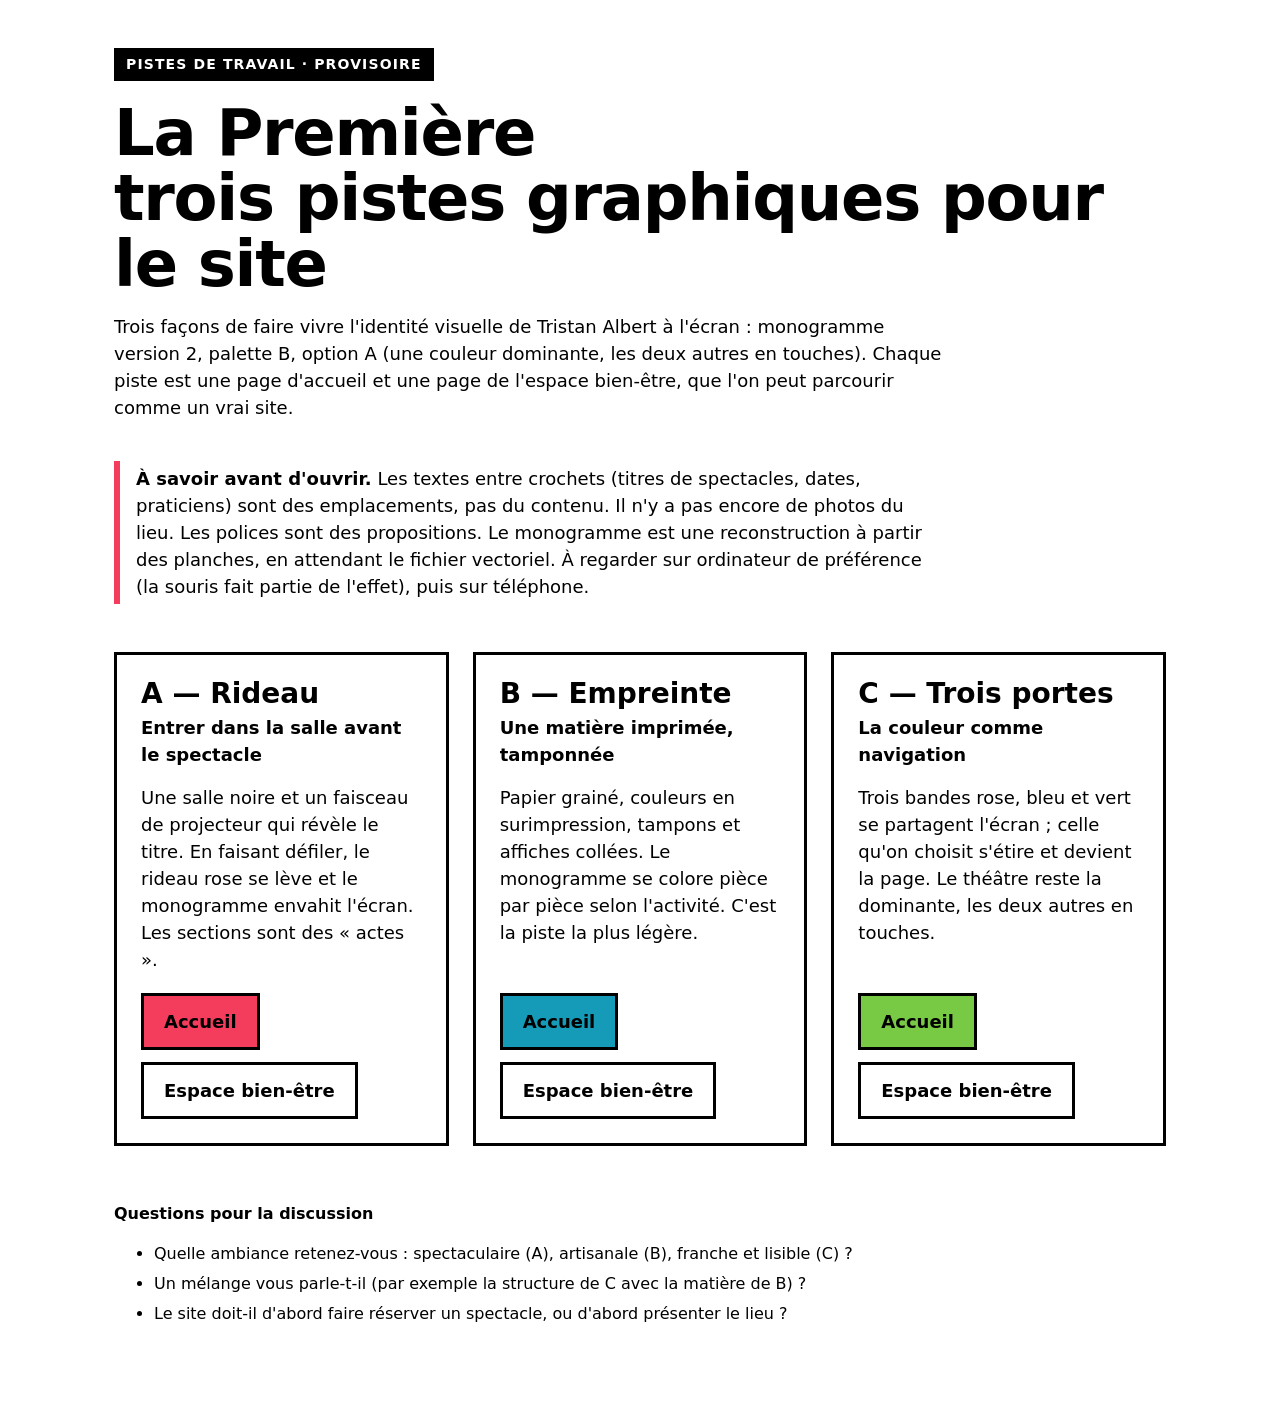
==== index.html @ 42d5b2d6 "Pistes graphiques La Première : page de présentation et 3 pistes" ====
<!doctype html>
<html lang="fr">
<head>
<meta charset="utf-8">
<meta name="viewport" content="width=device-width, initial-scale=1">
<meta name="robots" content="noindex, nofollow">
<link rel="icon" href="data:,">
<title>La Première — pistes graphiques pour le site</title>
<style>
  :root{--rose:#F43D5C;--bleu:#159BB8;--vert:#78C943;--noir:#000;--blanc:#fff}
  *{box-sizing:border-box}
  body{margin:0;background:#fff;color:#000;font:18px/1.5 system-ui,-apple-system,"Segoe UI",Roboto,sans-serif}
  main{max-width:1100px;margin:0 auto;padding:48px 24px 72px}
  .tag{display:inline-block;background:#000;color:#fff;font-weight:700;font-size:14px;letter-spacing:.08em;text-transform:uppercase;padding:6px 12px}
  h1{font-size:clamp(34px,6vw,64px);line-height:1.02;margin:20px 0 16px;letter-spacing:-.02em}
  .intro{max-width:46em;margin:0 0 40px}
  .note{border-left:6px solid var(--rose);padding:4px 0 4px 16px;margin:0 0 48px;max-width:46em}
  .grid{display:grid;gap:24px;grid-template-columns:repeat(auto-fit,minmax(290px,1fr))}
  .card{display:flex;flex-direction:column;border:3px solid #000;padding:24px;min-height:340px}
  .card h2{font-size:28px;line-height:1.1;margin:0 0 4px}
  .card .sub{font-weight:700;margin:0 0 16px}
  .card p{margin:0 0 20px}
  .card .go{margin-top:auto;display:flex;flex-wrap:wrap;gap:12px}
  .btn{display:inline-block;min-height:48px;padding:12px 20px;font-weight:700;text-decoration:none;color:#000;border:3px solid #000}
  .btn:focus-visible{outline:4px solid #000;outline-offset:3px}
  .a{background:var(--rose)} .b{background:var(--bleu)} .c{background:var(--vert)}
  .btn.alt{background:#fff}
  .btn:hover{background:#000;color:#fff}
  footer{margin-top:56px;font-size:16px}
  footer li{margin:6px 0}
</style>
</head>
<body>
<main>
  <span class="tag">Pistes de travail · provisoire</span>
  <h1>La Première<br>trois pistes graphiques pour le site</h1>
  <p class="intro">Trois façons de faire vivre l'identité visuelle de Tristan Albert à l'écran : monogramme version 2, palette B, option A (une couleur dominante, les deux autres en touches). Chaque piste est une page d'accueil et une page de l'espace bien-être, que l'on peut parcourir comme un vrai site.</p>
  <p class="note"><strong>À savoir avant d'ouvrir.</strong> Les textes entre crochets (titres de spectacles, dates, praticiens) sont des emplacements, pas du contenu. Il n'y a pas encore de photos du lieu. Les polices sont des propositions. Le monogramme est une reconstruction à partir des planches, en attendant le fichier vectoriel. À regarder sur ordinateur de préférence (la souris fait partie de l'effet), puis sur téléphone.</p>

  <div class="grid">
    <section class="card">
      <h2>A — Rideau</h2>
      <p class="sub">Entrer dans la salle avant le spectacle</p>
      <p>Une salle noire et un faisceau de projecteur qui révèle le titre. En faisant défiler, le rideau rose se lève et le monogramme envahit l'écran. Les sections sont des « actes ».</p>
      <div class="go"><a class="btn a" href="a/index.html">Accueil</a><a class="btn alt" href="a/bien-etre.html">Espace bien-être</a></div>
    </section>
    <section class="card">
      <h2>B — Empreinte</h2>
      <p class="sub">Une matière imprimée, tamponnée</p>
      <p>Papier grainé, couleurs en surimpression, tampons et affiches collées. Le monogramme se colore pièce par pièce selon l'activité. C'est la piste la plus légère.</p>
      <div class="go"><a class="btn b" href="b/index.html">Accueil</a><a class="btn alt" href="b/bien-etre.html">Espace bien-être</a></div>
    </section>
    <section class="card">
      <h2>C — Trois portes</h2>
      <p class="sub">La couleur comme navigation</p>
      <p>Trois bandes rose, bleu et vert se partagent l'écran ; celle qu'on choisit s'étire et devient la page. Le théâtre reste la dominante, les deux autres en touches.</p>
      <div class="go"><a class="btn c" href="c/index.html">Accueil</a><a class="btn alt" href="c/bien-etre.html">Espace bien-être</a></div>
    </section>
  </div>

  <footer>
    <p><strong>Questions pour la discussion</strong></p>
    <ul>
      <li>Quelle ambiance retenez-vous : spectaculaire (A), artisanale (B), franche et lisible (C) ?</li>
      <li>Un mélange vous parle-t-il (par exemple la structure de C avec la matière de B) ?</li>
      <li>Le site doit-il d'abord faire réserver un spectacle, ou d'abord présenter le lieu ?</li>
    </ul>
  </footer>
</main>
</body>
</html>
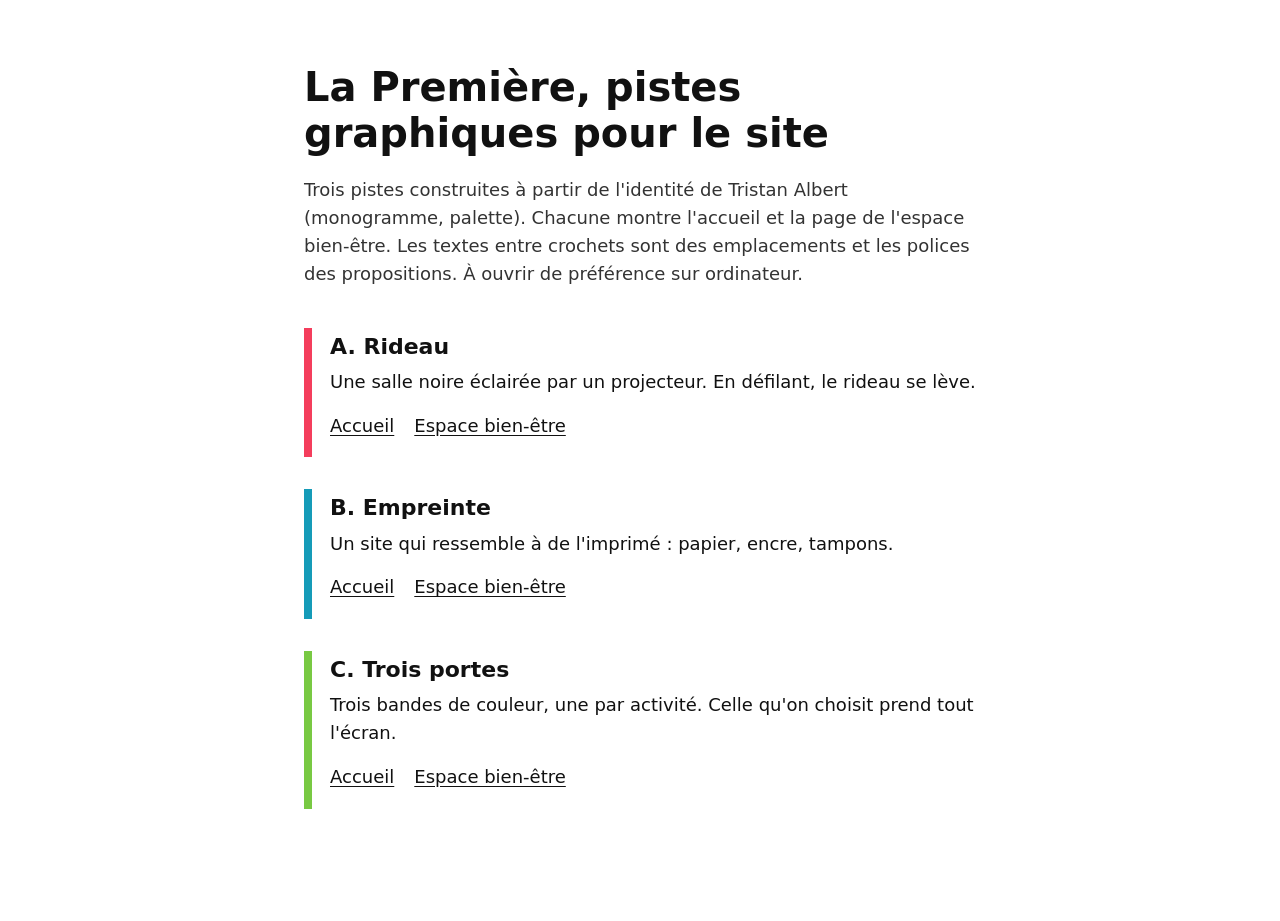
==== commit 3b44019c: "Page de présentation simplifiée" ====
--- a/index.html
+++ b/index.html
@@ -5,67 +5,47 @@
 <meta name="viewport" content="width=device-width, initial-scale=1">
 <meta name="robots" content="noindex, nofollow">
 <link rel="icon" href="data:,">
-<title>La Première — pistes graphiques pour le site</title>
+<title>La Première, pistes graphiques pour le site</title>
 <style>
-  :root{--rose:#F43D5C;--bleu:#159BB8;--vert:#78C943;--noir:#000;--blanc:#fff}
+  :root{--rose:#F43D5C;--bleu:#159BB8;--vert:#78C943}
   *{box-sizing:border-box}
-  body{margin:0;background:#fff;color:#000;font:18px/1.5 system-ui,-apple-system,"Segoe UI",Roboto,sans-serif}
-  main{max-width:1100px;margin:0 auto;padding:48px 24px 72px}
-  .tag{display:inline-block;background:#000;color:#fff;font-weight:700;font-size:14px;letter-spacing:.08em;text-transform:uppercase;padding:6px 12px}
-  h1{font-size:clamp(34px,6vw,64px);line-height:1.02;margin:20px 0 16px;letter-spacing:-.02em}
-  .intro{max-width:46em;margin:0 0 40px}
-  .note{border-left:6px solid var(--rose);padding:4px 0 4px 16px;margin:0 0 48px;max-width:46em}
-  .grid{display:grid;gap:24px;grid-template-columns:repeat(auto-fit,minmax(290px,1fr))}
-  .card{display:flex;flex-direction:column;border:3px solid #000;padding:24px;min-height:340px}
-  .card h2{font-size:28px;line-height:1.1;margin:0 0 4px}
-  .card .sub{font-weight:700;margin:0 0 16px}
-  .card p{margin:0 0 20px}
-  .card .go{margin-top:auto;display:flex;flex-wrap:wrap;gap:12px}
-  .btn{display:inline-block;min-height:48px;padding:12px 20px;font-weight:700;text-decoration:none;color:#000;border:3px solid #000}
-  .btn:focus-visible{outline:4px solid #000;outline-offset:3px}
-  .a{background:var(--rose)} .b{background:var(--bleu)} .c{background:var(--vert)}
-  .btn.alt{background:#fff}
-  .btn:hover{background:#000;color:#fff}
-  footer{margin-top:56px;font-size:16px}
-  footer li{margin:6px 0}
+  body{margin:0;background:#fff;color:#111;font:18px/1.55 system-ui,-apple-system,"Segoe UI",Roboto,sans-serif}
+  main{max-width:720px;margin:0 auto;padding:64px 24px 80px}
+  h1{font-size:clamp(28px,5vw,40px);line-height:1.15;margin:0 0 20px;font-weight:700}
+  p{margin:0 0 16px}
+  .intro{color:#333;margin-bottom:40px}
+  ul{list-style:none;margin:0;padding:0}
+  li{border-left:8px solid var(--c);padding:2px 0 2px 18px;margin:0 0 32px}
+  li:nth-child(1){--c:var(--rose)} li:nth-child(2){--c:var(--bleu)} li:nth-child(3){--c:var(--vert)}
+  h2{font-size:22px;margin:0 0 4px}
+  li p{margin:0 0 8px}
+  a{color:#111;text-underline-offset:3px}
+  a:hover{background:#111;color:#fff;text-decoration:none}
+  a:focus-visible{outline:3px solid #111;outline-offset:2px}
+  .liens a{display:inline-block;padding:8px 0;margin-right:20px}
 </style>
 </head>
 <body>
 <main>
-  <span class="tag">Pistes de travail · provisoire</span>
-  <h1>La Première<br>trois pistes graphiques pour le site</h1>
-  <p class="intro">Trois façons de faire vivre l'identité visuelle de Tristan Albert à l'écran : monogramme version 2, palette B, option A (une couleur dominante, les deux autres en touches). Chaque piste est une page d'accueil et une page de l'espace bien-être, que l'on peut parcourir comme un vrai site.</p>
-  <p class="note"><strong>À savoir avant d'ouvrir.</strong> Les textes entre crochets (titres de spectacles, dates, praticiens) sont des emplacements, pas du contenu. Il n'y a pas encore de photos du lieu. Les polices sont des propositions. Le monogramme est une reconstruction à partir des planches, en attendant le fichier vectoriel. À regarder sur ordinateur de préférence (la souris fait partie de l'effet), puis sur téléphone.</p>
-
-  <div class="grid">
-    <section class="card">
-      <h2>A — Rideau</h2>
-      <p class="sub">Entrer dans la salle avant le spectacle</p>
-      <p>Une salle noire et un faisceau de projecteur qui révèle le titre. En faisant défiler, le rideau rose se lève et le monogramme envahit l'écran. Les sections sont des « actes ».</p>
-      <div class="go"><a class="btn a" href="a/index.html">Accueil</a><a class="btn alt" href="a/bien-etre.html">Espace bien-être</a></div>
-    </section>
-    <section class="card">
-      <h2>B — Empreinte</h2>
-      <p class="sub">Une matière imprimée, tamponnée</p>
-      <p>Papier grainé, couleurs en surimpression, tampons et affiches collées. Le monogramme se colore pièce par pièce selon l'activité. C'est la piste la plus légère.</p>
-      <div class="go"><a class="btn b" href="b/index.html">Accueil</a><a class="btn alt" href="b/bien-etre.html">Espace bien-être</a></div>
-    </section>
-    <section class="card">
-      <h2>C — Trois portes</h2>
-      <p class="sub">La couleur comme navigation</p>
-      <p>Trois bandes rose, bleu et vert se partagent l'écran ; celle qu'on choisit s'étire et devient la page. Le théâtre reste la dominante, les deux autres en touches.</p>
-      <div class="go"><a class="btn c" href="c/index.html">Accueil</a><a class="btn alt" href="c/bien-etre.html">Espace bien-être</a></div>
-    </section>
-  </div>
-
-  <footer>
-    <p><strong>Questions pour la discussion</strong></p>
-    <ul>
-      <li>Quelle ambiance retenez-vous : spectaculaire (A), artisanale (B), franche et lisible (C) ?</li>
-      <li>Un mélange vous parle-t-il (par exemple la structure de C avec la matière de B) ?</li>
-      <li>Le site doit-il d'abord faire réserver un spectacle, ou d'abord présenter le lieu ?</li>
-    </ul>
-  </footer>
+  <h1>La Première, pistes graphiques pour le site</h1>
+  <p class="intro">Trois pistes construites à partir de l'identité de Tristan Albert (monogramme, palette). Chacune montre l'accueil et la page de l'espace bien-être. Les textes entre crochets sont des emplacements et les polices des propositions. À ouvrir de préférence sur ordinateur.</p>
+  <ul>
+    <li>
+      <h2>A. Rideau</h2>
+      <p>Une salle noire éclairée par un projecteur. En défilant, le rideau se lève.</p>
+      <p class="liens"><a href="a/index.html">Accueil</a><a href="a/bien-etre.html">Espace bien-être</a></p>
+    </li>
+    <li>
+      <h2>B. Empreinte</h2>
+      <p>Un site qui ressemble à de l'imprimé : papier, encre, tampons.</p>
+      <p class="liens"><a href="b/index.html">Accueil</a><a href="b/bien-etre.html">Espace bien-être</a></p>
+    </li>
+    <li>
+      <h2>C. Trois portes</h2>
+      <p>Trois bandes de couleur, une par activité. Celle qu'on choisit prend tout l'écran.</p>
+      <p class="liens"><a href="c/index.html">Accueil</a><a href="c/bien-etre.html">Espace bien-être</a></p>
+    </li>
+  </ul>
 </main>
 </body>
 </html>
